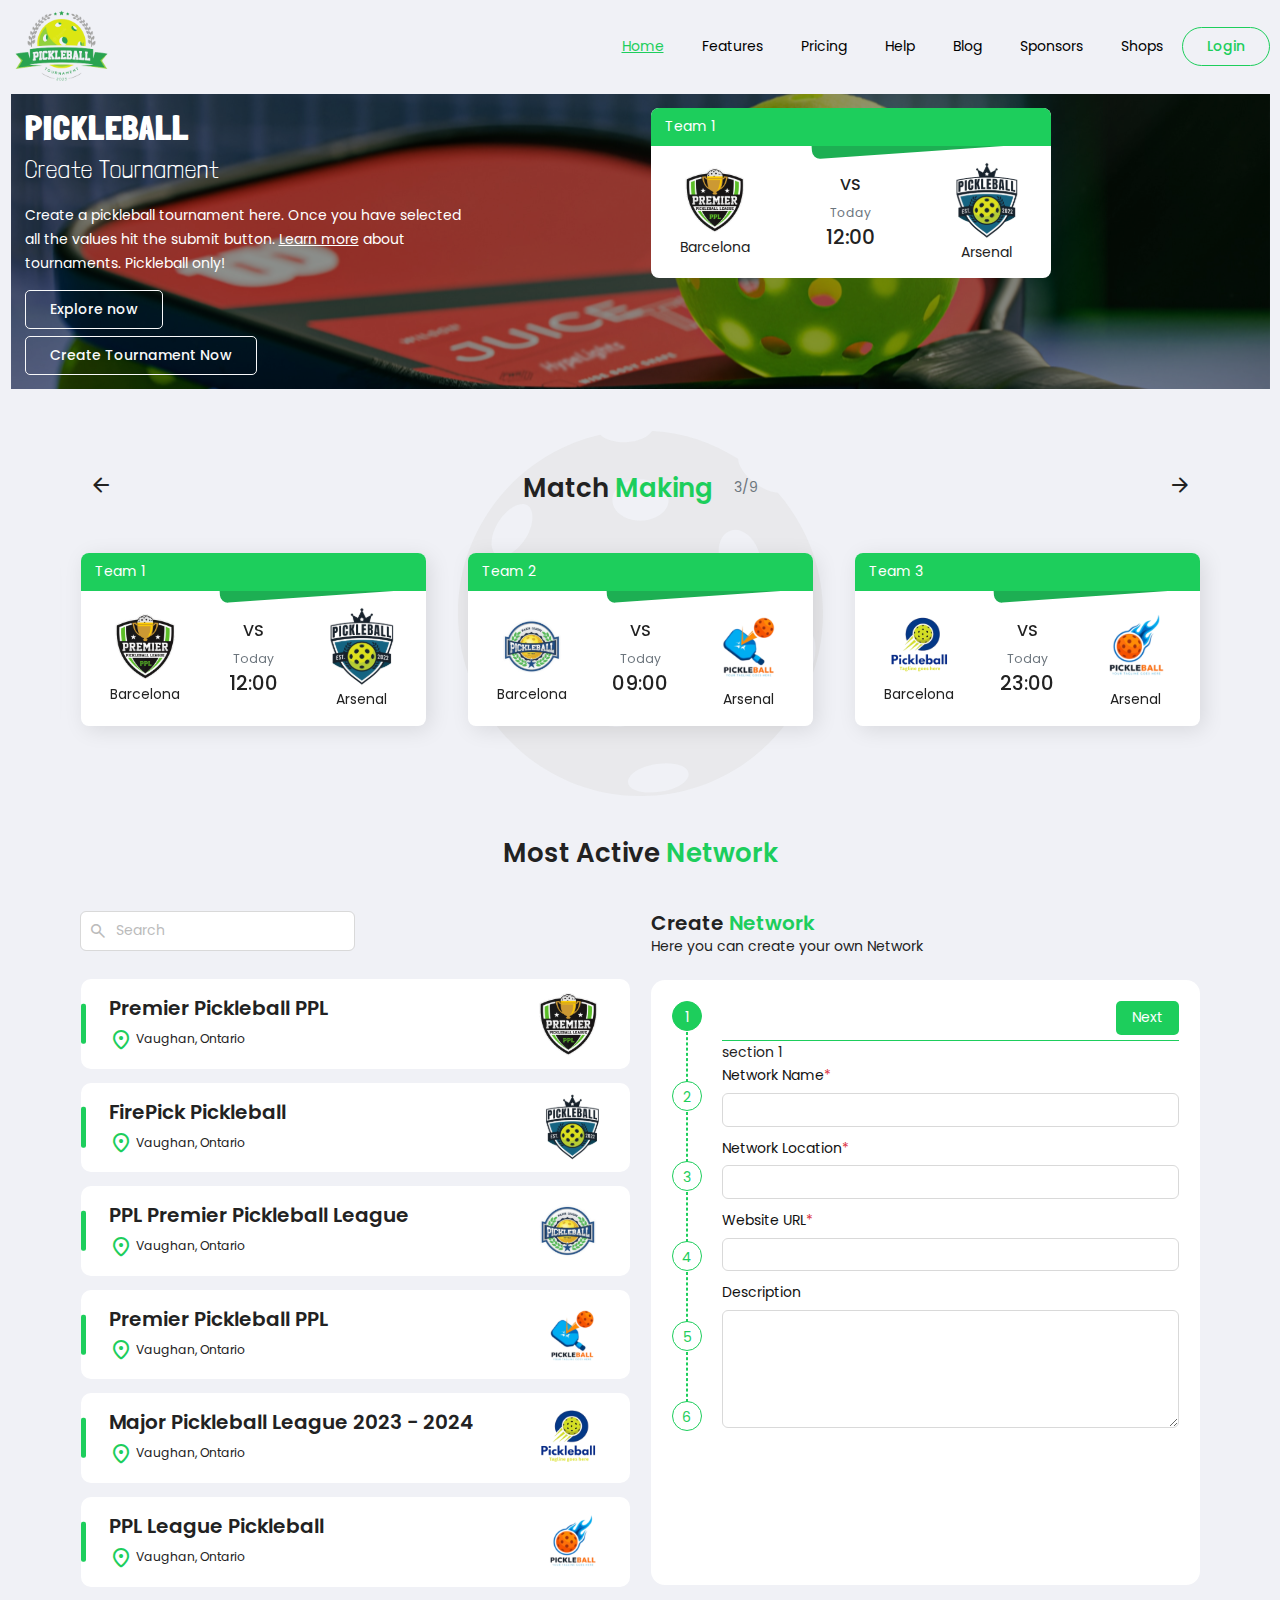
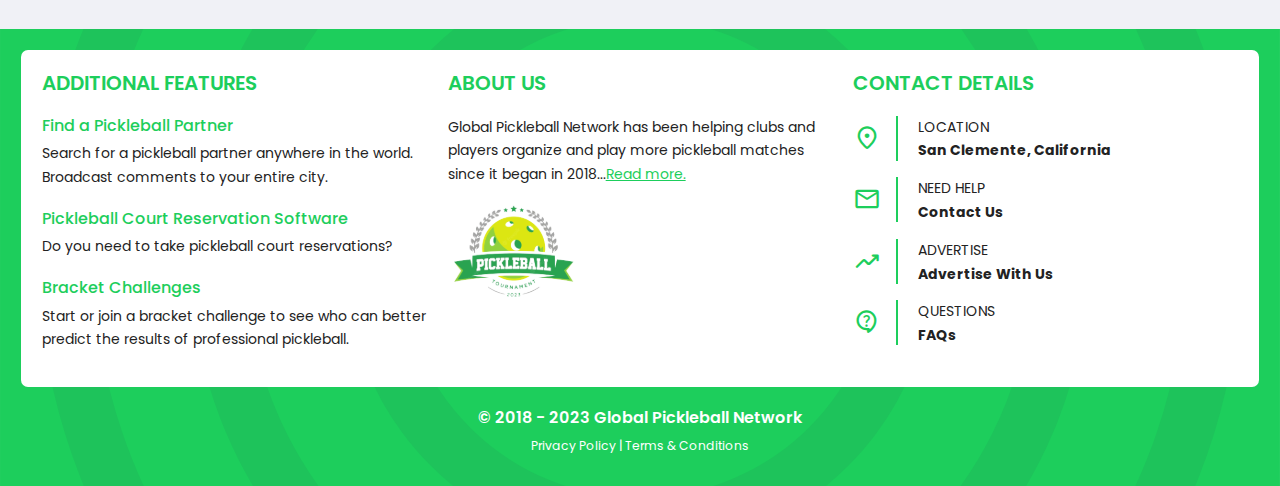
==== create-tournament.html @ dc688bc8 "pages updation" ====
<!DOCTYPE html>
<html>
<head>
	<meta charset="utf-8">
    <meta name="viewport" content="width=device-width, initial-scale=1, shrink-to-fit=no">
	<title>Create Tournament | Pickleball</title>
	<link rel="shortcut icon" href="./img/favicon.webp" type="image/x-icon">
	<link rel="stylesheet" type="text/css" href="./css/bootstrap.5.2.min.css">
	<link rel="preconnect" href="https://fonts.googleapis.com">
	<link rel="preconnect" href="https://fonts.gstatic.com" crossorigin>
	<link href="https://fonts.googleapis.com/css2?family=Londrina+Solid:wght@100;300;400;900&family=Poppins:wght@100;200;300;400;500;600;700;800;900&display=swap" rel="stylesheet">
	<link rel="stylesheet" href="https://fonts.googleapis.com/css2?family=Material+Symbols+Rounded:opsz,wght,FILL,GRAD@24,300,0,0" />
	<link rel="stylesheet" type="text/css" href="css/slick-theme.css">
	<link rel="stylesheet" type="text/css" href="css/slick.css">

	<link rel="stylesheet" type="text/css" href="css/style.css">
	<link rel="stylesheet" type="text/css" href="css/custom.css">
</head>
<body>


<header>
	<div class="container-fluid">
		<div class="header-section d-flex py-2 align-center justify-between">
			<div class="head-logo mx-auto ms-md-0 me-md-auto order-2 order-md-1">
				<a href="./" class="d-inline-block">
					<img src="./img/pickleball-logo.svg" alt="logo" width="100">
				</a>
			</div>
			<nav class="head-nav order-1 order-md-2">
				<button type="button" class="icon-btn mob-menu d-md-none" id="navMenu">
					<img src="./img/icons/menu.svg" alt="menu">
				</button>
				<div id="navSection" class="nav-section">
					<button type="button" class="icon-btn mob-close d-md-none close-btn" id="navClose">
						<img src="./img/icons/close.svg" alt="menu">
					</button>
					<ul type="none" class="d-flex flex-column flex-md-row align-center">
						<li><a href="./" class="menu-link active">Home</a></li>
						<li><a href="#" class="menu-link">Features</a></li>
						<li><a href="#" class="menu-link">Pricing</a></li>
						<li><a href="#" class="menu-link">Help</a></li>
						<li><a href="#" class="menu-link">Blog</a></li>
						<li><a href="#" class="menu-link">Sponsors</a></li>
						<li><a href="#" class="menu-link">Shops</a></li>
					</ul>
				</div>
			</nav>
			<a href="./login.html" class="btn btn-outline-primary login-btn order-3"> Login </a>
		</div>
	</div>
</header>

<main>

<section class="hero-section">
	<div class="container-fluid">
		<div class="tournament-banner">
			<div class="inner-banner">
				<div class="row">
					<div class="col-md-6">
						<div class="banner-content text-white">
							<h1 class="lonsol-900 mb-0">PICKLEBALL</h1>
							<label class="lonsol-100 fs-3">Create Tournament</label>
							<p class="my-3 w-75">Create a pickleball tournament here. Once you have selected all the values hit the submit button. <a href="#" class="text-white"> Learn more </a> about tournaments. Pickleball only!</p>
							<a href="./" class="btn btn-outline-light action-btn">Explore now</a><br>
							<a href="./" class="btn btn-outline-light action-btn mt-2">Create Tournament Now</a>
						</div>
					</div>
					<div class="col-md-6">
						<div class="banner-card">
							
								<div class="card border-0">
									<div class="card-header">Team 1</div>
									<div class="card-body text-center d-flex align-center justify-between">
										<div class="left-team">
											<img src="./img/team-making/team-1-1.svg" alt="teams">
											<p class="card-text">Barcelona</p>
										</div>
										<div class="datetime">
											<h6>VS</h6>
											<small class="text-muted">Today</small>
											<h5 class="mb-0">12:00</h5>
										</div>
										<div class="right-team">
											<img src="./img/team-making/team-1-2.svg" alt="teams">
											<p class="card-text">Arsenal</p>
										</div>
									</div>
								</div>

						</div>
					</div>
				</div>
			</div>
		</div>
	</div>
</section>

<section class="machmake-section my-5 py-5">
	<div class="container">
		<div class="team-title d-flex justify-center align-center">
			<h3 class="title">Match <span class="text-primary">Making</span></h3>
			<span class="teams-conter text-muted ms-4">3/9</span>
		</div>

		
		<div class="slider-section mt-4">
			<section class="single-item slider" id="matchMakingSlider">
				<div class="slider-content">
					<div class="card border-0">
						<div class="card-header">Team 1</div>
						<div class="card-body text-center d-flex align-center justify-between">
							<div class="left-team">
								<img src="./img/team-making/team-1-1.svg" alt="teams">
								<p class="card-text">Barcelona</p>
							</div>
							<div class="datetime">
								<h6>VS</h6>
								<small class="text-muted">Today</small>
								<h5 class="mb-0">12:00</h5>
							</div>
							<div class="right-team">
								<img src="./img/team-making/team-1-2.svg" alt="teams">
								<p class="card-text">Arsenal</p>
							</div>
						</div>
					</div>
				</div>
				<div class="slider-content">
					<div class="card border-0">
						<div class="card-header">Team 2</div>
						<div class="card-body text-center d-flex align-center justify-between">
							<div class="left-team">
								<img src="./img/team-making/team-2-1.svg" alt="teams">
								<p class="card-text">Barcelona</p>
							</div>
							<div class="datetime">
								<h6>VS</h6>
								<small class="text-muted">Today</small>
								<h5 class="mb-0">09:00</h5>
							</div>
							<div class="right-team">
								<img src="./img/team-making/team-2-2.svg" alt="teams">
								<p class="card-text">Arsenal</p>
							</div>
						</div>
					</div>
				</div>
				<div class="slider-content">
					<div class="card border-0">
						<div class="card-header">Team 3</div>
						<div class="card-body text-center d-flex align-center justify-between">
							<div class="left-team">
								<img src="./img/team-making/team-3-1.svg" alt="teams">
								<p class="card-text">Barcelona</p>
							</div>
							<div class="datetime">
								<h6>VS</h6>
								<small class="text-muted">Today</small>
								<h5 class="mb-0">23:00</h5>
							</div>
							<div class="right-team">
								<img src="./img/team-making/team-3-2.svg" alt="teams">
								<p class="card-text">Arsenal</p>
							</div>
						</div>
					</div>
				</div>
				<div class="slider-content">
					<div class="card border-0">
						<div class="card-header">Team 4</div>
						<div class="card-body text-center d-flex align-center justify-between">
							<div class="left-team">
								<img src="./img/team-making/team-1-1.svg" alt="teams">
								<p class="card-text">Barcelona</p>
							</div>
							<div class="datetime">
								<h6>VS</h6>
								<small class="text-muted">Sunday</small>
								<h5 class="mb-0">23:00</h5>
							</div>
							<div class="right-team">
								<img src="./img/team-making/team-2-1.svg" alt="teams">
								<p class="card-text">Arsenal</p>
							</div>
						</div>
					</div>
				</div>
				<div class="slider-content">
					<div class="card border-0">
						<div class="card-header">Team 5</div>
						<div class="card-body text-center d-flex align-center justify-between">
							<div class="left-team">
								<img src="./img/team-making/team-3-1.svg" alt="teams">
								<p class="card-text">Barcelona</p>
							</div>
							<div class="datetime">
								<h6>VS</h6>
								<small class="text-muted">Monday</small>
								<h5 class="mb-0">22:00</h5>
							</div>
							<div class="right-team">
								<img src="./img/team-making/team-1-2.svg" alt="teams">
								<p class="card-text">Arsenal</p>
							</div>
						</div>
					</div>
				</div>
				<div class="slider-content">
					<div class="card border-0">
						<div class="card-header">Team 6</div>
						<div class="card-body text-center d-flex align-center justify-between">
							<div class="left-team">
								<img src="./img/team-making/team-1-2.svg" alt="teams">
								<p class="card-text">Barcelona</p>
							</div>
							<div class="datetime">
								<h6>VS</h6>
								<small class="text-muted">Tuesday</small>
								<h5 class="mb-0">18:00</h5>
							</div>
							<div class="right-team">
								<img src="./img/team-making/team-2-2.svg" alt="teams">
								<p class="card-text">Arsenal</p>
							</div>
						</div>
					</div>
				</div>
			</section>
		</div>
	</div>
</section>

<section class="wizard-section pb-5">
	<div class="container">
		
		<h3 class="title text-center">Most Active <span class="text-primary"> Network</span></h3>

		<div class="row mt-5">
			<div class="col-md-6">
				<div class="search-box">
					<div class="input-group custom-style w-100 w-md-50">
						<span class="material-symbols-rounded input-group-text">search</span>
						<input type="text" class="form-control" id="searchlist" placeholder="Search">
					</div>
					<div class="team-list pt-3">
						<ul>
							<li class="d-flex align-center">
								<div class="team-details me-auto flex-grow-1">
									<h5 class="fw-600">Premier Pickleball PPL</h5>
									<small><span class="material-symbols-rounded text-primary">location_on</span> Vaughan, Ontario</small>
								</div>
								<img src="./img/team-making/team-1-1.svg" alt="team" height="70">
							</li>
							<li class="d-flex align-center">
								<div class="team-details me-auto flex-grow-1">
									<h5 class="fw-600">FirePick Pickleball </h5>
									<small><span class="material-symbols-rounded text-primary">location_on</span> Vaughan, Ontario</small>
								</div>
								<img src="./img/team-making/team-1-2.svg" alt="team" height="70">
							</li>
							<li class="d-flex align-center">
								<div class="team-details me-auto flex-grow-1">
									<h5 class="fw-600">PPL Premier Pickleball League</h5>
									<small><span class="material-symbols-rounded text-primary">location_on</span> Vaughan, Ontario</small>
								</div>
								<img src="./img/team-making/team-2-1.svg" alt="team" height="70">
							</li>
							<li class="d-flex align-center">
								<div class="team-details me-auto flex-grow-1">
									<h5 class="fw-600">Premier Pickleball PPL</h5>
									<small><span class="material-symbols-rounded text-primary">location_on</span> Vaughan, Ontario</small>
								</div>
								<img src="./img/team-making/team-2-2.svg" alt="team" height="70">
							</li>
							<li class="d-flex align-center">
								<div class="team-details me-auto flex-grow-1">
									<h5 class="fw-600">Major Pickleball League 2023 - 2024</h5>
									<small><span class="material-symbols-rounded text-primary">location_on</span> Vaughan, Ontario</small>
								</div>
								<img src="./img/team-making/team-3-1.svg" alt="team" height="70">
							</li>
							<li class="d-flex align-center">
								<div class="team-details me-auto flex-grow-1">
									<h5 class="fw-600">PPL League Pickleball</h5>
									<small><span class="material-symbols-rounded text-primary">location_on</span> Vaughan, Ontario</small>
								</div>
								<img src="./img/team-making/team-3-2.svg" alt="team" height="70">
							</li>
						</ul>
					</div>
				</div>
			</div>
			<div class="col-md-6">
				<div class="network-wizard">
					<div class="netwrk-dtls">
						<h5 class="title">Create <span class="text-primary">Network</span></h5>
						<p>Here you can create your own Network</p>
					</div>

					
					<!-- wizard area -->


		<div class="wrapper mt-4 bg-white rounded-4 p-4">
            <form action="" id="wizard">
                <h3></h3>
                <section>
					section 1
					<div class="form-group">
						<label for="wizNetName">Network Name<span class="text-danger">*</span></label>
						<input type="text" class="form-control" id="wizNetName" />
					</div>
					<div class="form-group">
						<label for="wizNetLoc">Network Location<span class="text-danger">*</span></label>
						<input type="text" class="form-control" id="wizNetLoc" />
					</div>
					<div class="form-group">
						<label for="wizNeburl">Website URL<span class="text-danger">*</span></label>
						<input type="text" class="form-control" id="wizNeburl" />
					</div>
					<div class="form-group">
						<label for="wizardDesc">Description</label>
						<textarea name="desc" id="wizardDesc" class="form-control" rows="5"></textarea>
					</div>
				</section>
                <h3></h3>
                <section>
					section 2
					<div class="form-group">
						<label for="wizNetName">Network Name<span class="text-danger">*</span></label>
						<input type="text" class="form-control" id="wizNetName" />
					</div>
					<div class="form-group">
						<label for="wizNetLoc">Network Location<span class="text-danger">*</span></label>
						<input type="text" class="form-control" id="wizNetLoc" />
					</div>
					<div class="form-group">
						<label for="wizNeburl">Website URL<span class="text-danger">*</span></label>
						<input type="text" class="form-control" id="wizNeburl" />
					</div>
					<div class="form-group">
						<label for="wizardDesc">Description</label>
						<textarea name="desc" id="wizardDesc" class="form-control" rows="5"></textarea>
					</div>
				</section>
                <h3></h3>
                <section>
					section 3
					<div class="form-group">
						<label for="wizNetName">Network Name<span class="text-danger">*</span></label>
						<input type="text" class="form-control" id="wizNetName" />
					</div>
					<div class="form-group">
						<label for="wizNetLoc">Network Location<span class="text-danger">*</span></label>
						<input type="text" class="form-control" id="wizNetLoc" />
					</div>
					<div class="form-group">
						<label for="wizNeburl">Website URL<span class="text-danger">*</span></label>
						<input type="text" class="form-control" id="wizNeburl" />
					</div>
					<div class="form-group">
						<label for="wizardDesc">Description</label>
						<textarea name="desc" id="wizardDesc" class="form-control" rows="5"></textarea>
					</div>
				</section>
                <h3></h3>
                <section>
					section 4
					<div class="form-group">
						<label for="wizNetName">Network Name<span class="text-danger">*</span></label>
						<input type="text" class="form-control" id="wizNetName" />
					</div>
					<div class="form-group">
						<label for="wizNetLoc">Network Location<span class="text-danger">*</span></label>
						<input type="text" class="form-control" id="wizNetLoc" />
					</div>
					<div class="form-group">
						<label for="wizNeburl">Website URL<span class="text-danger">*</span></label>
						<input type="text" class="form-control" id="wizNeburl" />
					</div>
					<div class="form-group">
						<label for="wizardDesc">Description</label>
						<textarea name="desc" id="wizardDesc" class="form-control" rows="5"></textarea>
					</div>
				</section>
                <h3></h3>
                <section>
					section 5
					<div class="form-group">
						<label for="wizNetName">Network Name<span class="text-danger">*</span></label>
						<input type="text" class="form-control" id="wizNetName" />
					</div>
					<div class="form-group">
						<label for="wizNetLoc">Network Location<span class="text-danger">*</span></label>
						<input type="text" class="form-control" id="wizNetLoc" />
					</div>
					<div class="form-group">
						<label for="wizNeburl">Website URL<span class="text-danger">*</span></label>
						<input type="text" class="form-control" id="wizNeburl" />
					</div>
					<div class="form-group">
						<label for="wizardDesc">Description</label>
						<textarea name="desc" id="wizardDesc" class="form-control" rows="5"></textarea>
					</div>
				</section>
                <h3></h3>
                <section>
					section 6
					<div class="form-group">
						<label for="wizNetName">Network Name<span class="text-danger">*</span></label>
						<input type="text" class="form-control" id="wizNetName" />
					</div>
					<div class="form-group">
						<label for="wizNetLoc">Network Location<span class="text-danger">*</span></label>
						<input type="text" class="form-control" id="wizNetLoc" />
					</div>
					<div class="form-group">
						<label for="wizNeburl">Website URL<span class="text-danger">*</span></label>
						<input type="text" class="form-control" id="wizNeburl" />
					</div>
					<div class="form-group">
						<label for="wizardDesc">Description</label>
						<textarea name="desc" id="wizardDesc" class="form-control" rows="5"></textarea>
					</div>
				</section>
            </form>
		</div>




					<!--  -->
					
				</div>
			</div>
		</div>
	</div>
</section>

</main>

<footer>
	<div class="footer-content p-4 bg-white rounded-3 m-2">
		<div class="row">
			<div class="col-md-4">
				<h5 class="foot-titile">Additional Features</h5>
				<h6 class="foot-subtitile">Find a Pickleball Partner</h6>
				<p>Search for a pickleball partner anywhere in the world. Broadcast comments to your entire city.</p>
				<h6 class="foot-subtitile">Pickleball Court Reservation Software</h6>
				<p>Do you need to take pickleball court reservations?</p>
				<h6 class="foot-subtitile">Bracket Challenges</h6>
				<p>Start or join a bracket challenge to see who can better predict the results of professional pickleball.</p>
			</div>
			<div class="col-md-4">
				<h5 class="foot-titile">About Us</h5>
				<p>Global Pickleball Network has been helping clubs and players organize and play more pickleball matches since it began in 2018...<a href="./" class="text-primary"> Read more.</a> </p>
				<a href="./"><img src="./img/pickleball-logo.svg" width="130" alt="logo" /></a>
			</div>
			<div class="col-md-4">
				<h5 class="foot-titile">CONTACT Details</h5>
				<ul class="web-address">
					<li>
						<span class="material-symbols-rounded"> location_on </span>
						<div class="foot-details">
							<p>LOCATION</p>
							<strong>San Clemente, California</strong>
						</div>
					</li>
					<li>
						<span class="material-symbols-rounded"> mail </span>
						<div class="foot-details">
							<p>NEED HELP</p>
							<strong>Contact Us</strong>
						</div>
					</li>
					<li>
						<span class="material-symbols-rounded"> trending_up </span>
						<div class="foot-details">
							<p>ADVERTISE</p>
							<strong>Advertise With Us</strong>
						</div>
					</li>
					<li>
						<span class="material-symbols-rounded"> contact_support </span>
						<div class="foot-details">
							<p>QUESTIONS</p>
							<strong>FAQs</strong>
						</div>
					</li>
				</ul>
			</div>
		</div>
	</div>
	<div class="copyright-area text-center p-3 text-white">
		<h6 class="fw-600">© 2018 - 2023 Global Pickleball Network</h6>
		<small>Privacy Policy | Terms & Conditions</small>
	</div>
</footer>

<script src="./js/jquery-2.2.0.min.js"></script>
<script src="./js/bootstrap.bundle.min.js"></script>
<script src="./js/slick.min.js"></script>
<script src="./js/jquery.steps.js"></script>
<script src="./js/custom.js"></script>


</body>
</html>
---- css/style.css ----
:root{
    --primary: #1DCE5C;
    --bs-primary: #1DCE5C;
    --bs-primary-rgb: 29, 206, 92;
}


.lonsol-100{font-weight: 100; font-family: 'Londrina Solid', 'cursive';letter-spacing: 1px;}
.lonsol-300{font-weight: 300; font-family: 'Londrina Solid', 'cursive';letter-spacing: 1px;}
.lonsol-400{font-weight: 400; font-family: 'Londrina Solid', 'cursive';letter-spacing: 1px;}
.lonsol-900{font-weight: 900; font-family: 'Londrina Solid', 'cursive';letter-spacing: 1px;}

.fw-100{ font-weight: 100;}
.fw-200{ font-weight: 200;}
.fw-300{ font-weight: 300;}
.fw-400{ font-weight: 400;}
.fw-500{ font-weight: 500;}
.fw-600{ font-weight: 600;}
.fw-700{ font-weight: 700;}
.fw-800{ font-weight: 800;}
.fw-900{ font-weight: 900;}

::selection{
    background-color: var(--primary);
    color: #fff;
}

.title{
    font-weight: 600;
    margin-bottom: 0;
}
.form-control{
    border-color: #D9D9D9;
    border-radius: 6px;
}
.form-control::placeholder{
    color: #bbb;
}
.form-control:focus{
    border-color: var(--primary);
    box-shadow: none;
}
.custom-style.input-group{
    --height: 40px;
    --padding: 35px;
}
.custom-style.input-group .input-group-text{
    background: none;
    border: 0;
    position: absolute;
    top: 50%;
    left: 0;
    z-index: 1;
    transform: translateY(-50%);
    padding: 0px;
    font-size: 20px;
    text-align: center;
    color: #bbb;
    width: var(--padding);
}

.custom-style.input-group .form-control{
    background-color: #fff;
    height: var(--height);
    border-radius: 6px !important;
    padding-left: var(--padding);
    z-index: 0;
}
.material-symbols-rounded{
    vertical-align: middle;
}

body, html{
    /* font-family: 'Londrina Solid', 'cursive'; */
    font-family: 'Poppins', sans-serif; 
    padding: 0px;
    margin: 0px;
    line-height: 1.7;
    font-size:14px;
    color:#222; 
    scroll-behavior: smooth; 
    background: #F0F1F6;
}

a{
    display: inline-block;
    transition: all ease-in-out 0.3s;
}

h1{font-size: 34px;} 
/* font-weight: 800; */
h2{font-size: 30px;} 
/* font-weight: 700; */
h3{font-size: 26px;} 
/* font-weight: 600; */
h4{font-size: 24px;} 
/* font-weight: 600; */
h5{font-size: 20px;} 
/* font-weight: 500; */
h6{font-size: 16px;} 
/* font-weight: 400; */

.clear-all{
    clear:both;
    height:0px;
    width:100%;
    text-indent:-100000px;
    padding: 0px; 
    margin: 0px;
}
img{ 
    max-width: 100%; 
    vertical-align: middle;
}
ul{ 
    list-style-type: none; 
    margin: 0;
    padding: 0;
}


/* bootstrap */
.align-start{
    align-items: flex-start;
}
.align-center{
    align-items: center;
}
.align-end{
    align-items: flex-end;
}
.justify-start{
    justify-content: flex-start;
}
.justify-center{
    justify-content: center;
}
.justify-end{
    justify-content: flex-end;
}
.justify-between{
    justify-content: space-between;
}

.form-check-input:focus{
    border-color: #8af6b0;
    box-shadow: 0 0 0 0.25rem rgb(17 226 95 / 17%);
}
.form-check-input:checked {
    background-color: var(--primary);
    border-color: var(--primary);
}

.no-afbef::after, .no-afbef::before{
    display: none;
    content: '';
}

.btn.btn-sm:not(.no-style){
    padding: 5px 15px;
    font-size: 13px;
}
.btn:not(.no-style){
    padding: 8px 24px;
    font-weight: 500;
    border-radius: 50px;
    transition: all ease-in-out .1s;
}
.btn.action-btn{
    border-radius: 5px;
}

.btn:active{
    transform: scale(0.96);
}

.progress-bar{
    --bs-progress-bar-bg: var(--primary);
}

.btn-outline-primary{
    --bs-btn-color: var(--primary);
    --bs-btn-border-color: var(--primary);
    --bs-btn-hover-bg: var(--primary);
    --bs-btn-hover-border-color: var(--primary);
    --bs-btn-active-bg: var(--primary);
    --bs-btn-active-border-color: var(--primary);
    --bs-btn-disabled-color: var(--primary);
    --bs-btn-disabled-border-color: var(--primary);
}

.btn-primary{
    --bs-btn-bg: var(--primary);
    --bs-btn-border-color: var(--primary);
    --bs-btn-hover-bg: var(--primary);
    --bs-btn-hover-border-color: var(--primary);
    --bs-btn-active-bg: var(--primary);
    --bs-btn-active-border-color: var(--primary);
    --bs-btn-disabled-bg: var(--primary);
    --bs-btn-disabled-border-color: var(--primary);
}

.icon-btn{
    border: 0;
    padding: 5px;
    background: none;
}

.close-btn{
    position: absolute;
    top: 8px;
    right: 8px;
}



/* slick slider */
.slick-prev:before, .slick-next:before{
    display: none;
}
.slick-prev, .slick-next{
    --size: 40px;
    width: var(--size);
    height: var(--size);
    text-align: center;
    font-size: 20px;
    z-index: 5;
    border-radius: 50px;
    color: #222 !important;
}
.slick-prev:hover, .slick-next:hover{
    background-color: #fff4;
}












@media (max-width: 991px) {

}


@media (min-width: 768px) {
    .w-md-100{
        width: 100% !important;
    }
    .w-md-50{
        width: 50% !important;
    }
}
---- css/custom.css ----
/*header*/

header nav a{
	color: #000;
	text-decoration: none;
	padding: 1rem;
    margin-inline: 5px;
}
header nav a:hover, header nav a.active{
	color: var(--primary);
	text-decoration: underline;
}

/*end header*/

/* login form */
.login-form{
	background-color: #fff;
	border-radius: 10px;
	border: 1px solid #fff;
	overflow: hidden;
}
.form-group{
	margin-bottom: 10px;
}
.form-group label{
	color: #111;
	margin-bottom: 5px;
}
.login-section h1, .register-section h1{
	font-size: 45px;
}


/* end */


/* home-banner */
.home-banner {
	background: url('../img/banner-bg.svg');
    background-size: cover;
    border-radius: 20px;
    background-repeat: no-repeat;
    background-position: center;
	padding: 2rem;
}
.home-banner .inner-banner{
	padding: 2rem;
    border: 1px solid #fff9;
    border-radius: 15px;
    background-color: #ffffff17;
    backdrop-filter: blur(6px);
	height: 100%;
    display: flex;
    flex-direction: column;
    justify-content: center;
}


.slider-image{
	margin-right: 2rem;
	text-align: left;
	position: relative;
	overflow: hidden;
	border-radius: 20px;
}
.slider-image a{
	background-color: #0004;
	padding: 10px;
	color: #fff;
	position: absolute;
	bottom: 0;
	left: 0;
	text-decoration: none;
	width: 100%;
}
.slider-image a:hover{
	background-color: #0006;
	text-decoration: underline;
}

#bannerSlider .slick-list{
	width: 90%;
}

#bannerSlider .slick-prev, #bannerSlider .slick-next{
	border: 1px solid #fff;
    color: #fff !important;
}

#bannerSlider .slick-next{
    right: 0;
}

.slick-slide img{
	width: 100%;
	max-height: 300px;
    object-fit: cover;
    object-position: center;
}



#matchMakingSlider .slick-track{
	padding-block: 2rem;
}

#matchMakingSlider .slick-prev{
	left: 0;
}

#matchMakingSlider .slick-next{
	right: 0;
}

#matchMakingSlider .slick-prev, #matchMakingSlider .slick-next{
	top: -40px;
}
#matchMakingSlider .card{
	box-shadow: 4px 4px 21px 0px rgba(0, 0, 0, 0.10);
}

.banner-card .card{
	max-width: 400px;
}

#matchMakingSlider .card .card-header, .banner-card .card .card-header{
	background-color: var(--primary);
	color: #fff;
	border: 0;
	z-index: 1;
}
#matchMakingSlider .card .card-body, .banner-card .card .card-body{
	padding: 1rem;
}
#matchMakingSlider .card .card-body :is(.left-team, .right-team), .banner-card .card .card-body :is(.left-team, .right-team){
	width: 100px;
}

#matchMakingSlider .card .card-body img, .banner-card .card .card-body img{
	max-width: 70px;
	margin: auto;
}

#matchMakingSlider .card, .banner-card .card{
	border-radius: 8px;
	position: relative;
	overflow: hidden;
}
#matchMakingSlider .card:after, .banner-card .card:after{
	width: 60%;
    height: 35px;
    border-radius: 8px;
    content: '';
    clear: both;
    display: block;
    background-color: #1DAF53;
    position: absolute;
    top: 8px;
    right: 0px;
    transform: rotate(-4deg);
    z-index: 0;
}


#matchMakingSlider .slick-list{
	--rem: 1.5rem;
	width: calc(100% + (var(--rem) * 2));
	margin-left: calc(-1 * var(--rem));
	/* margin: auto; */
}
#matchMakingSlider .slider-content{
	margin-inline: var(--rem);
}



.machmake-section {
	background: url('../img/match-macking-bg.svg');
    background-repeat: no-repeat;
    background-position: center;
	background-size: contain;
}

.team-list ul li{
	background-color: #fff;
	border-radius: 10px;
	position: relative;
	padding: 0.7rem 2rem;
	margin-top: 1rem;
}
.team-list ul li::before{
	position: absolute;
	left: 0;
	top: 50%;
	transform: translateY(-50%);
	background-color: var(--primary);
	height: 45%;
	width: 5px;
	border-radius: 2px;
	content: '';
	clear: both;
}


/* wizard */

/* wizard end */



.tournament-banner{
	background: url('../img/tournament-bg.svg') no-repeat center/cover;
	padding: 1rem;
}



footer {
	background: url('../img/footer-bg.svg');
    background-size: cover;
    background-repeat: no-repeat;
    background-position: center;
	padding: 1rem;
}
footer .foot-titile{
	text-transform: uppercase;
	color: var(--primary);
	font-weight: 600;
	margin-bottom: 1.5rem;
}

footer .foot-subtitile{
	margin-top: 1.4rem;
	color: var(--primary);
}

.web-address li{
	display: flex;
	padding-bottom: 1rem;
}

.web-address li p{
	margin-bottom: 0;
}

.web-address li .material-symbols-rounded{
	--size: 45px;
	width: var(--size);
	height: var(--size);
	line-height: var(--size);
	/* text-align: center; */
	border-right: 2px solid var(--primary);
	color: var(--primary);
	font-size: 2rem;
	margin-right: 20px;
}



/* wizard */

.wizard {
	position: relative; 
	display: flex;
    flex-wrap: wrap;
	--wsize: 50px;
}
  
.wizard > .steps {
    writing-mode: vertical-lr;
	position: absolute;
}
  
.wizard > .steps .current-info{
	display: none; 
}
  
.wizard > .steps ul {
	display: flex;
	justify-content: center; 
}
  
.wizard > .steps li a {
	display: inline-block;
    width: 30px;
    line-height: 30px;
    height: 30px;
    border-radius: 50%;
    text-decoration: none;
    margin-top: var(--wsize);
    border: 1px solid var(--primary);
    color: var(--primary);
    text-align: center;
    position: relative;
    writing-mode: horizontal-tb;
}
.wizard > .steps li a:before, .wizard > .steps li a:after {
	content: "";
	--size: 2px;
	width: var(--size);
	height: var(--wsize);
	background: none;
	border: 1px dashed var(--primary);
	position: absolute;
	left: calc(50% - (var(--size) / 2));
	top: calc(-1 * var(--wsize)); 
	transition: all 0.6s ease;
}

.wizard > .steps li a:after { 
	background: var(--primary);
	height: 0;
	border: 0;
}

.wizard > .steps li.checked a:after {
	  height: var(--wsize);
}
.wizard > .steps li.checked a, .wizard > .steps li.first a {
	background: var(--primary);
	color: #fff; 
}
.wizard > .steps li:first-child a {
	margin-top: 0; 
}

.wizard > .steps li:first-child a:before, .wizard > .steps li:first-child a:after, #wizard .actions .disabled{
	display: none; 
}

#wizard > .actions {
	flex-basis: 100%;
}

#wizard > .actions ul{
	display: flex;
	justify-content: right;
	border-bottom: 1px solid var(--primary);
	padding-bottom: 5px;
}
#wizard > .actions ul li a{
	border-radius: 5px;
    background: var(--primary);
    color: #fff;
    padding: 5px 16px;
    text-decoration: none;
    margin-left: 10px;
}

#wizard > .content, #wizard > .actions  {
	padding-left: var(--wsize);
}

#wizard > .content  {
	order: 1;
	flex-grow: 1;
}
  
.network-wizard{
	height: 100%;
}
.network-wizard .wrapper {
	height: calc(100% - 70px);
}


/* end wizard */



/* search-group */
.search-group{
	padding: 10px 20px;
    background: #fff;
    border-radius: 50px;
}

.search-group .btn-group button.blr {
    border-radius: 50px 0px 0px 50px;
}
.search-group .btn-group button.brr {
    border-radius: 00px 50px 50px 0px;
}

.search-group:has(> #searchPlayers:focus){
	box-shadow: 4px 4px 20px 0px #00000026;
}

.player-cards .player-img img{
	object-fit: cover;
    object-position: center;
}
.player-cards .player-details p{
	font-size: 12px;
	font-weight: 500;
	margin-bottom: 10px;
}


.history-section{
	background: url('../img/history-bg.svg');
	background-size: cover;
	background-repeat: no-repeat;
	background-position: center;
	padding: 4rem;
}

/* Responsive */

@media (max-width: 991px) {
	header nav a {
		padding-inline: 10px;
	}
	
	.history-section{
		padding: 3rem;
	}
	.login-section h1, .register-section h1{
		font-size: 38px;
	}
	.home-banner, .home-banner .inner-banner{
		padding: 1rem;
	}
}


@media (max-width: 767px) {
	header nav a {
		display: block;
	}
	.nav-section {
		position: fixed;
		left: -100%;
		top: 0;
		width: min(400px, 100%);
		padding: 2rem 1rem;
		transition: all ease-in-out 0.3s;    
		background: #fff;
		z-index: 9;
		height: 100dvh;
		overflow: auto;
	}
	.nav-section ul{
		flex-wrap: wrap;
	}
	.nav-section ul li{
		display: block;
		width: 100%;
		font-size: 1.2rem;
	}
	.nav-section.active{
		left: 0;
	}
	
	.history-section{
		padding: 1rem;
	}
}
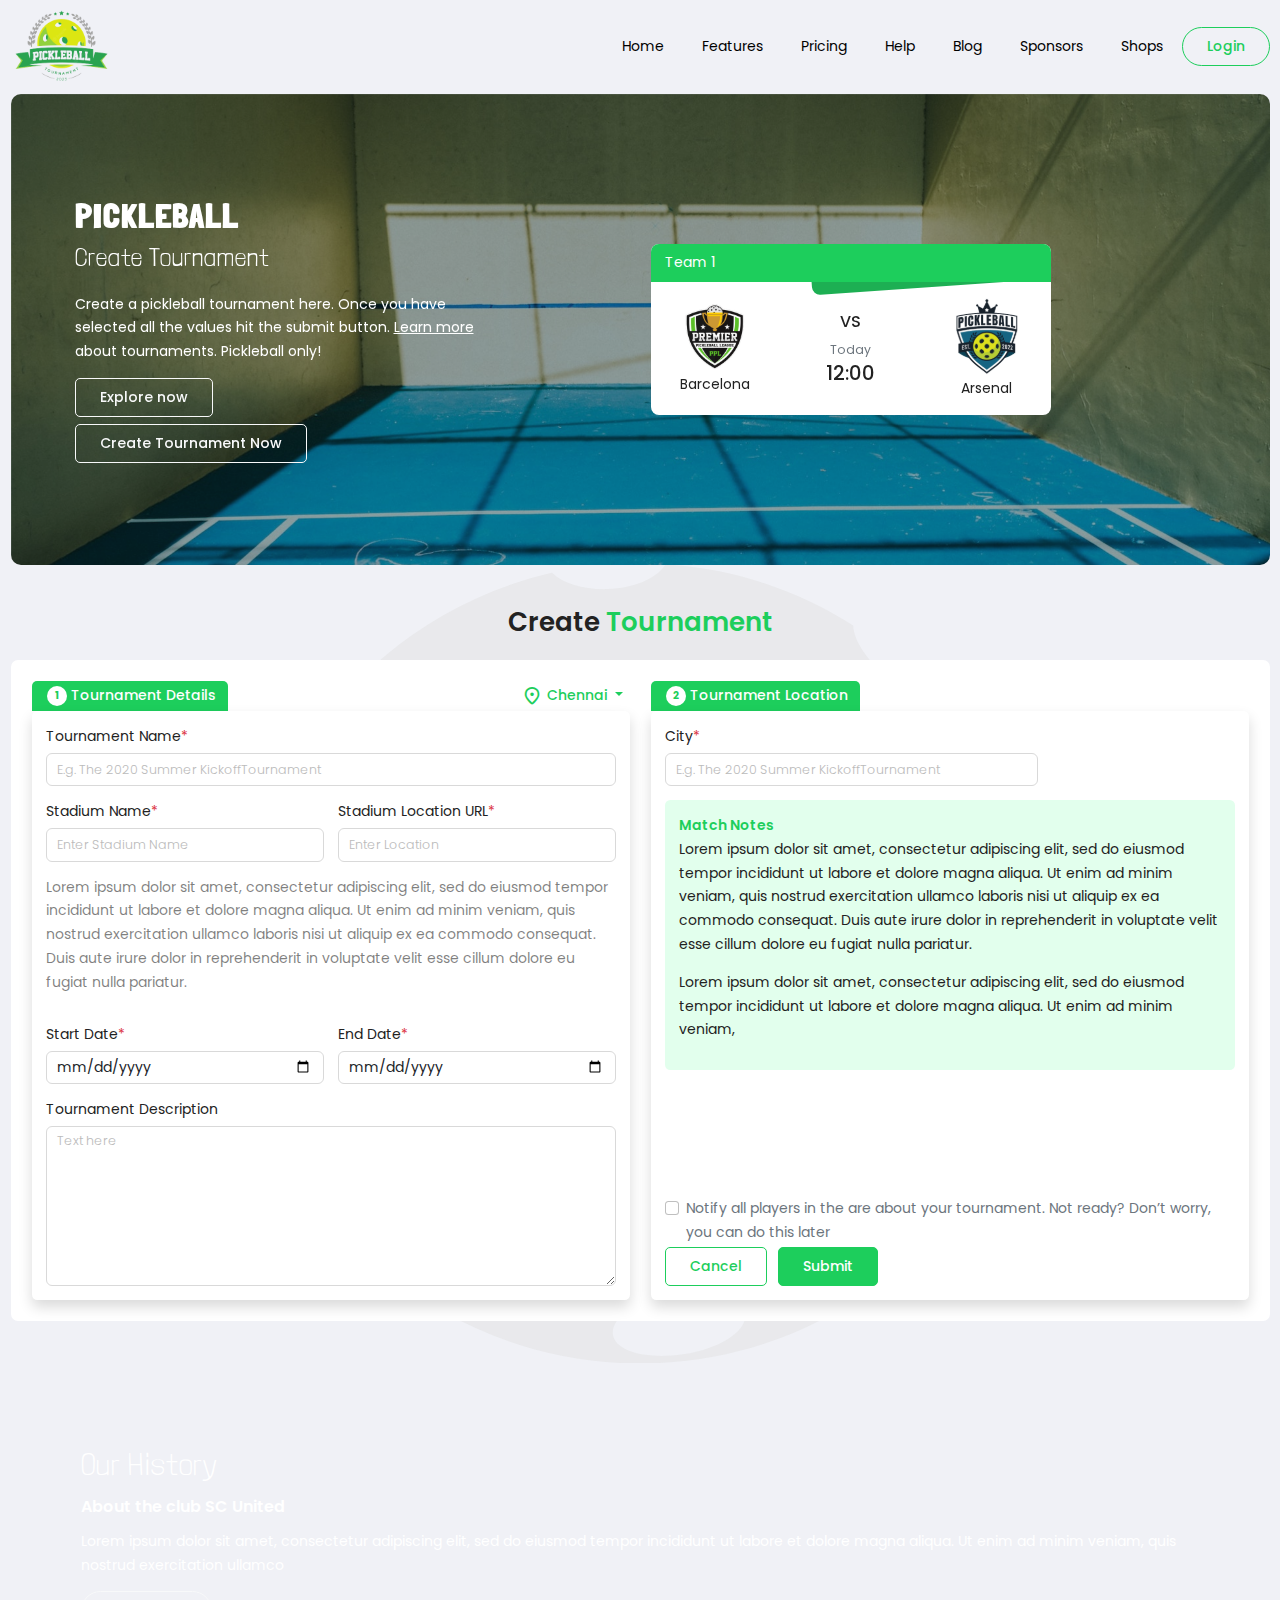
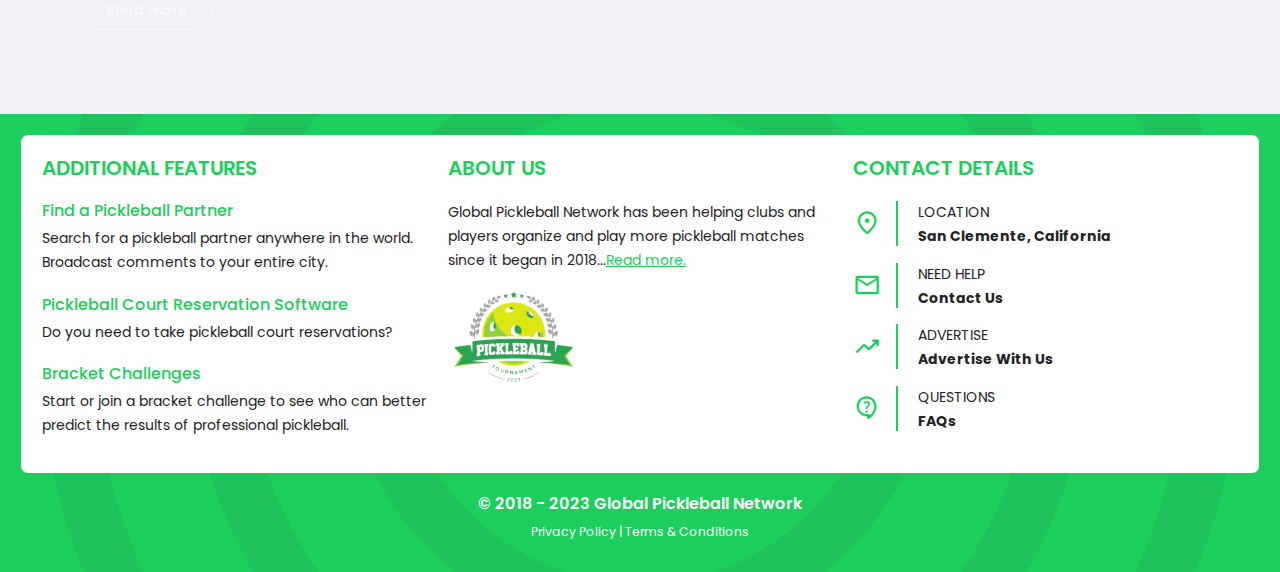
==== commit 373ee70c: "pages adding and changes" ====
--- a/create-tournament.html
+++ b/create-tournament.html
@@ -36,7 +36,7 @@
 						<img src="./img/icons/close.svg" alt="menu">
 					</button>
 					<ul type="none" class="d-flex flex-column flex-md-row align-center">
-						<li><a href="./" class="menu-link active">Home</a></li>
+						<li><a href="./" class="menu-link">Home</a></li>
 						<li><a href="#" class="menu-link">Features</a></li>
 						<li><a href="#" class="menu-link">Pricing</a></li>
 						<li><a href="#" class="menu-link">Help</a></li>
@@ -56,388 +56,161 @@
 <section class="hero-section">
 	<div class="container-fluid">
 		<div class="tournament-banner">
-			<div class="inner-banner">
-				<div class="row">
-					<div class="col-md-6">
-						<div class="banner-content text-white">
-							<h1 class="lonsol-900 mb-0">PICKLEBALL</h1>
-							<label class="lonsol-100 fs-3">Create Tournament</label>
-							<p class="my-3 w-75">Create a pickleball tournament here. Once you have selected all the values hit the submit button. <a href="#" class="text-white"> Learn more </a> about tournaments. Pickleball only!</p>
-							<a href="./" class="btn btn-outline-light action-btn">Explore now</a><br>
-							<a href="./" class="btn btn-outline-light action-btn mt-2">Create Tournament Now</a>
-						</div>
-					</div>
-					<div class="col-md-6">
-						<div class="banner-card">
-							
-								<div class="card border-0">
-									<div class="card-header">Team 1</div>
-									<div class="card-body text-center d-flex align-center justify-between">
-										<div class="left-team">
-											<img src="./img/team-making/team-1-1.svg" alt="teams">
-											<p class="card-text">Barcelona</p>
-										</div>
-										<div class="datetime">
-											<h6>VS</h6>
-											<small class="text-muted">Today</small>
-											<h5 class="mb-0">12:00</h5>
-										</div>
-										<div class="right-team">
-											<img src="./img/team-making/team-1-2.svg" alt="teams">
-											<p class="card-text">Arsenal</p>
+
+			<div id="tourCarouselFade" class="carousel slide carousel-fade" data-bs-ride="carousel">
+				<div class="carousel-inner">
+
+					<div class="inner-banner">
+						<div class="row align-center">
+							<div class="col-md-6">
+								<div class="banner-content text-white">
+									<h1 class="lonsol-900 mb-0">PICKLEBALL</h1>
+									<label class="lonsol-100 fs-3">Create Tournament</label>
+									<p class="my-3 w-100 w-md-75">Create a pickleball tournament here. Once you have selected all the values hit the submit button. <a href="#" class="text-white"> Learn more </a> about tournaments. Pickleball only!</p>
+									<a href="./" class="btn btn-outline-light action-btn">Explore now</a><br>
+									<a href="./" class="btn btn-outline-light action-btn mt-2">Create Tournament Now</a>
+								</div>
+							</div>
+							<div class="col-md-6 mt-4 m-md-0">
+								<div class="banner-card">
+									<div class="card border-0">
+										<div class="card-header">Team 1</div>
+										<div class="card-body text-center d-flex align-center justify-between">
+											<div class="left-team">
+												<img src="./img/team-making/team-1-1.svg" alt="teams">
+												<p class="card-text">Barcelona</p>
+											</div>
+											<div class="datetime">
+												<h6>VS</h6>
+												<small class="text-muted">Today</small>
+												<h5 class="mb-0">12:00</h5>
+											</div>
+											<div class="right-team">
+												<img src="./img/team-making/team-1-2.svg" alt="teams">
+												<p class="card-text">Arsenal</p>
+											</div>
 										</div>
 									</div>
 								</div>
-
-						</div>
-					</div>
-				</div>
-			</div>
+							</div>
+						</div>
+					</div>
+
+					<div class="carousel-item active">
+						<img src="./img/tournament/slider-1.jpg" class="d-block w-100" alt="image">
+					</div>
+					<div class="carousel-item">
+						<img src="./img/tournament/slider-2.jpg" class="d-block w-100" alt="image">
+					</div>
+					<div class="carousel-item">
+						<img src="./img/tournament/slider-3.jpg" class="d-block w-100" alt="image">
+					</div>
+				</div>
+			</div>
+
+
 		</div>
 	</div>
 </section>
 
-<section class="machmake-section my-5 py-5">
+<section class="createtour-section py-4 py-md-5">
+	<h3 class="title text-center">Create <span class="text-primary">Tournament</span></h3>
+	<div class="container-fluid">
+		<div class="createtour-card bg-white rounded-3 p-3 p-md-4 mt-4">
+			<div class="row">
+				<div class="col-md-6">
+					<div class="tour-details">
+						<div class="d-flex align-center">
+							<h6 class="tour-tab"><span class="badge p-0 ms-1">1</span> Tournament Details</h6>
+							<div class="dropdown location-dropdown">
+								<button class="btn btn-outline-primary dropdown-toggle py-1 px-2 border-0" type="button" data-bs-toggle="dropdown" aria-expanded="false">
+									<span class="material-symbols-rounded"> location_on </span> Chennai
+								</button>
+								<ul class="dropdown-menu">
+									<li><a class="dropdown-item" href="#">Location 1</a></li>
+									<li><a class="dropdown-item" href="#">Location 2</a></li>
+									<li><a class="dropdown-item" href="#">Location 3</a></li>
+								</ul>
+							</div>
+						</div>
+						<div class="card card-form p-3 shadow border-0">
+							<form class="row g-3">
+								<div class="col-12">
+									<label for="tourName" class="form-label">Tournament Name<span class="text-danger">*</span></label>
+									<input type="text" class="form-control" id="tourName" placeholder="E.g. The 2020 Summer KickoffTournament">
+								</div>
+								<div class="col-md-6">
+									<label for="stadiumName" class="form-label">Stadium Name<span class="text-danger">*</span></label>
+									<input type="text" class="form-control" id="stadiumName" placeholder="Enter Stadium Name">
+								</div>
+								<div class="col-md-6">
+									<label for="stadiumLoc" class="form-label">Stadium Location URL<span class="text-danger">*</span></label>
+									<input type="text" class="form-control" id="stadiumLoc" placeholder="Enter Location">
+								</div>
+								<div class="col-12">
+									<p class="text-black-50">Lorem ipsum dolor sit amet, consectetur adipiscing elit, sed do eiusmod tempor incididunt ut labore et dolore magna aliqua. Ut enim ad minim veniam, quis nostrud exercitation ullamco laboris nisi ut aliquip ex ea commodo consequat. Duis aute irure dolor in reprehenderit in voluptate velit esse cillum dolore eu fugiat nulla pariatur.</p>
+								</div>
+								<div class="col-md-6">
+									<label for="startDate" class="form-label">Start Date<span class="text-danger">*</span></label>
+									<input type="date" class="form-control" id="startDate" placeholder="Pick your date">
+								</div>
+								<div class="col-md-6">
+									<label for="endDate" class="form-label">End Date<span class="text-danger">*</span></label>
+									<input type="date" class="form-control" id="endDate" placeholder="Pick your date">
+								</div>
+								<div class="col-md-12">
+									<label for="tourDesc" class="form-label">Tournament Description</label>
+									<textarea class="form-control" id="tourDesc" rows="7" placeholder="Text here"></textarea>
+								</div>
+							</form>
+
+						</div>
+					</div>
+				</div>
+				<div class="col-md-6">
+					<div class="tour-details">
+						<h6 class="tour-tab d-inline-block"><span class="badge p-0 ms-1">2</span> Tournament Location</h6>
+						<div class="card card-form p-3 shadow border-0">
+							<form class="row flex-column h-100">
+								<div class="col-12 col-md-8">
+									<label for="tourName" class="form-label">City<span class="text-danger">*</span></label>
+									<input type="text" class="form-control" id="tourName" placeholder="E.g. The 2020 Summer KickoffTournament">
+								</div>
+								<div class="col-12 my-3">
+									<div class="match-notes p-3 rounded">
+										<strong class="text-primary fw-600">Match Notes</strong>
+										<p>Lorem ipsum dolor sit amet, consectetur adipiscing elit, sed do eiusmod tempor incididunt ut labore et dolore magna aliqua. Ut enim ad minim veniam, quis nostrud exercitation ullamco laboris nisi ut aliquip ex ea commodo consequat. Duis aute irure dolor in reprehenderit in voluptate velit esse cillum dolore eu fugiat nulla pariatur.</p>
+										<p>Lorem ipsum dolor sit amet, consectetur adipiscing elit, sed do eiusmod tempor incididunt ut labore et dolore magna aliqua. Ut enim ad minim veniam,</p>
+									</div>
+								</div>
+								<div class="col-12 mt-auto">
+									<div class="form-check">
+										<input type="checkbox" class="form-check-input" id="tourCheck">
+										<label class="form-check-label text-secondary" for="tourCheck">Notify all players in the are about your tournament. Not ready? Don’t worry, you can do this later</a></label>
+									</div>
+									<button type="submit" class="btn action-btn btn-outline-primary me-2">Cancel</button>
+									<button type="submit" class="btn action-btn btn-primary">Submit</button>
+								</div>
+							</form>
+
+						</div>
+					</div>
+				</div>
+			</div>
+		</div>
+	</div>
+</section>
+
+
+<section class="history-section text-white my-5">
 	<div class="container">
-		<div class="team-title d-flex justify-center align-center">
-			<h3 class="title">Match <span class="text-primary">Making</span></h3>
-			<span class="teams-conter text-muted ms-4">3/9</span>
-		</div>
-
-		
-		<div class="slider-section mt-4">
-			<section class="single-item slider" id="matchMakingSlider">
-				<div class="slider-content">
-					<div class="card border-0">
-						<div class="card-header">Team 1</div>
-						<div class="card-body text-center d-flex align-center justify-between">
-							<div class="left-team">
-								<img src="./img/team-making/team-1-1.svg" alt="teams">
-								<p class="card-text">Barcelona</p>
-							</div>
-							<div class="datetime">
-								<h6>VS</h6>
-								<small class="text-muted">Today</small>
-								<h5 class="mb-0">12:00</h5>
-							</div>
-							<div class="right-team">
-								<img src="./img/team-making/team-1-2.svg" alt="teams">
-								<p class="card-text">Arsenal</p>
-							</div>
-						</div>
-					</div>
-				</div>
-				<div class="slider-content">
-					<div class="card border-0">
-						<div class="card-header">Team 2</div>
-						<div class="card-body text-center d-flex align-center justify-between">
-							<div class="left-team">
-								<img src="./img/team-making/team-2-1.svg" alt="teams">
-								<p class="card-text">Barcelona</p>
-							</div>
-							<div class="datetime">
-								<h6>VS</h6>
-								<small class="text-muted">Today</small>
-								<h5 class="mb-0">09:00</h5>
-							</div>
-							<div class="right-team">
-								<img src="./img/team-making/team-2-2.svg" alt="teams">
-								<p class="card-text">Arsenal</p>
-							</div>
-						</div>
-					</div>
-				</div>
-				<div class="slider-content">
-					<div class="card border-0">
-						<div class="card-header">Team 3</div>
-						<div class="card-body text-center d-flex align-center justify-between">
-							<div class="left-team">
-								<img src="./img/team-making/team-3-1.svg" alt="teams">
-								<p class="card-text">Barcelona</p>
-							</div>
-							<div class="datetime">
-								<h6>VS</h6>
-								<small class="text-muted">Today</small>
-								<h5 class="mb-0">23:00</h5>
-							</div>
-							<div class="right-team">
-								<img src="./img/team-making/team-3-2.svg" alt="teams">
-								<p class="card-text">Arsenal</p>
-							</div>
-						</div>
-					</div>
-				</div>
-				<div class="slider-content">
-					<div class="card border-0">
-						<div class="card-header">Team 4</div>
-						<div class="card-body text-center d-flex align-center justify-between">
-							<div class="left-team">
-								<img src="./img/team-making/team-1-1.svg" alt="teams">
-								<p class="card-text">Barcelona</p>
-							</div>
-							<div class="datetime">
-								<h6>VS</h6>
-								<small class="text-muted">Sunday</small>
-								<h5 class="mb-0">23:00</h5>
-							</div>
-							<div class="right-team">
-								<img src="./img/team-making/team-2-1.svg" alt="teams">
-								<p class="card-text">Arsenal</p>
-							</div>
-						</div>
-					</div>
-				</div>
-				<div class="slider-content">
-					<div class="card border-0">
-						<div class="card-header">Team 5</div>
-						<div class="card-body text-center d-flex align-center justify-between">
-							<div class="left-team">
-								<img src="./img/team-making/team-3-1.svg" alt="teams">
-								<p class="card-text">Barcelona</p>
-							</div>
-							<div class="datetime">
-								<h6>VS</h6>
-								<small class="text-muted">Monday</small>
-								<h5 class="mb-0">22:00</h5>
-							</div>
-							<div class="right-team">
-								<img src="./img/team-making/team-1-2.svg" alt="teams">
-								<p class="card-text">Arsenal</p>
-							</div>
-						</div>
-					</div>
-				</div>
-				<div class="slider-content">
-					<div class="card border-0">
-						<div class="card-header">Team 6</div>
-						<div class="card-body text-center d-flex align-center justify-between">
-							<div class="left-team">
-								<img src="./img/team-making/team-1-2.svg" alt="teams">
-								<p class="card-text">Barcelona</p>
-							</div>
-							<div class="datetime">
-								<h6>VS</h6>
-								<small class="text-muted">Tuesday</small>
-								<h5 class="mb-0">18:00</h5>
-							</div>
-							<div class="right-team">
-								<img src="./img/team-making/team-2-2.svg" alt="teams">
-								<p class="card-text">Arsenal</p>
-							</div>
-						</div>
-					</div>
-				</div>
-			</section>
-		</div>
+		<h2 class="lonsol-100">Our History</h2>
+		<h6 class="fw-600 my-3">About the club SC United</h5>
+		<p>Lorem ipsum dolor sit amet, consectetur adipiscing elit, sed do eiusmod tempor incididunt ut labore et dolore magna aliqua. Ut enim ad minim veniam, quis nostrud exercitation ullamco</p>
+		<a href="./" class="btn btn-outline-light">Read more</a>
 	</div>
 </section>
 
-<section class="wizard-section pb-5">
-	<div class="container">
-		
-		<h3 class="title text-center">Most Active <span class="text-primary"> Network</span></h3>
-
-		<div class="row mt-5">
-			<div class="col-md-6">
-				<div class="search-box">
-					<div class="input-group custom-style w-100 w-md-50">
-						<span class="material-symbols-rounded input-group-text">search</span>
-						<input type="text" class="form-control" id="searchlist" placeholder="Search">
-					</div>
-					<div class="team-list pt-3">
-						<ul>
-							<li class="d-flex align-center">
-								<div class="team-details me-auto flex-grow-1">
-									<h5 class="fw-600">Premier Pickleball PPL</h5>
-									<small><span class="material-symbols-rounded text-primary">location_on</span> Vaughan, Ontario</small>
-								</div>
-								<img src="./img/team-making/team-1-1.svg" alt="team" height="70">
-							</li>
-							<li class="d-flex align-center">
-								<div class="team-details me-auto flex-grow-1">
-									<h5 class="fw-600">FirePick Pickleball </h5>
-									<small><span class="material-symbols-rounded text-primary">location_on</span> Vaughan, Ontario</small>
-								</div>
-								<img src="./img/team-making/team-1-2.svg" alt="team" height="70">
-							</li>
-							<li class="d-flex align-center">
-								<div class="team-details me-auto flex-grow-1">
-									<h5 class="fw-600">PPL Premier Pickleball League</h5>
-									<small><span class="material-symbols-rounded text-primary">location_on</span> Vaughan, Ontario</small>
-								</div>
-								<img src="./img/team-making/team-2-1.svg" alt="team" height="70">
-							</li>
-							<li class="d-flex align-center">
-								<div class="team-details me-auto flex-grow-1">
-									<h5 class="fw-600">Premier Pickleball PPL</h5>
-									<small><span class="material-symbols-rounded text-primary">location_on</span> Vaughan, Ontario</small>
-								</div>
-								<img src="./img/team-making/team-2-2.svg" alt="team" height="70">
-							</li>
-							<li class="d-flex align-center">
-								<div class="team-details me-auto flex-grow-1">
-									<h5 class="fw-600">Major Pickleball League 2023 - 2024</h5>
-									<small><span class="material-symbols-rounded text-primary">location_on</span> Vaughan, Ontario</small>
-								</div>
-								<img src="./img/team-making/team-3-1.svg" alt="team" height="70">
-							</li>
-							<li class="d-flex align-center">
-								<div class="team-details me-auto flex-grow-1">
-									<h5 class="fw-600">PPL League Pickleball</h5>
-									<small><span class="material-symbols-rounded text-primary">location_on</span> Vaughan, Ontario</small>
-								</div>
-								<img src="./img/team-making/team-3-2.svg" alt="team" height="70">
-							</li>
-						</ul>
-					</div>
-				</div>
-			</div>
-			<div class="col-md-6">
-				<div class="network-wizard">
-					<div class="netwrk-dtls">
-						<h5 class="title">Create <span class="text-primary">Network</span></h5>
-						<p>Here you can create your own Network</p>
-					</div>
-
-					
-					<!-- wizard area -->
-
-
-		<div class="wrapper mt-4 bg-white rounded-4 p-4">
-            <form action="" id="wizard">
-                <h3></h3>
-                <section>
-					section 1
-					<div class="form-group">
-						<label for="wizNetName">Network Name<span class="text-danger">*</span></label>
-						<input type="text" class="form-control" id="wizNetName" />
-					</div>
-					<div class="form-group">
-						<label for="wizNetLoc">Network Location<span class="text-danger">*</span></label>
-						<input type="text" class="form-control" id="wizNetLoc" />
-					</div>
-					<div class="form-group">
-						<label for="wizNeburl">Website URL<span class="text-danger">*</span></label>
-						<input type="text" class="form-control" id="wizNeburl" />
-					</div>
-					<div class="form-group">
-						<label for="wizardDesc">Description</label>
-						<textarea name="desc" id="wizardDesc" class="form-control" rows="5"></textarea>
-					</div>
-				</section>
-                <h3></h3>
-                <section>
-					section 2
-					<div class="form-group">
-						<label for="wizNetName">Network Name<span class="text-danger">*</span></label>
-						<input type="text" class="form-control" id="wizNetName" />
-					</div>
-					<div class="form-group">
-						<label for="wizNetLoc">Network Location<span class="text-danger">*</span></label>
-						<input type="text" class="form-control" id="wizNetLoc" />
-					</div>
-					<div class="form-group">
-						<label for="wizNeburl">Website URL<span class="text-danger">*</span></label>
-						<input type="text" class="form-control" id="wizNeburl" />
-					</div>
-					<div class="form-group">
-						<label for="wizardDesc">Description</label>
-						<textarea name="desc" id="wizardDesc" class="form-control" rows="5"></textarea>
-					</div>
-				</section>
-                <h3></h3>
-                <section>
-					section 3
-					<div class="form-group">
-						<label for="wizNetName">Network Name<span class="text-danger">*</span></label>
-						<input type="text" class="form-control" id="wizNetName" />
-					</div>
-					<div class="form-group">
-						<label for="wizNetLoc">Network Location<span class="text-danger">*</span></label>
-						<input type="text" class="form-control" id="wizNetLoc" />
-					</div>
-					<div class="form-group">
-						<label for="wizNeburl">Website URL<span class="text-danger">*</span></label>
-						<input type="text" class="form-control" id="wizNeburl" />
-					</div>
-					<div class="form-group">
-						<label for="wizardDesc">Description</label>
-						<textarea name="desc" id="wizardDesc" class="form-control" rows="5"></textarea>
-					</div>
-				</section>
-                <h3></h3>
-                <section>
-					section 4
-					<div class="form-group">
-						<label for="wizNetName">Network Name<span class="text-danger">*</span></label>
-						<input type="text" class="form-control" id="wizNetName" />
-					</div>
-					<div class="form-group">
-						<label for="wizNetLoc">Network Location<span class="text-danger">*</span></label>
-						<input type="text" class="form-control" id="wizNetLoc" />
-					</div>
-					<div class="form-group">
-						<label for="wizNeburl">Website URL<span class="text-danger">*</span></label>
-						<input type="text" class="form-control" id="wizNeburl" />
-					</div>
-					<div class="form-group">
-						<label for="wizardDesc">Description</label>
-						<textarea name="desc" id="wizardDesc" class="form-control" rows="5"></textarea>
-					</div>
-				</section>
-                <h3></h3>
-                <section>
-					section 5
-					<div class="form-group">
-						<label for="wizNetName">Network Name<span class="text-danger">*</span></label>
-						<input type="text" class="form-control" id="wizNetName" />
-					</div>
-					<div class="form-group">
-						<label for="wizNetLoc">Network Location<span class="text-danger">*</span></label>
-						<input type="text" class="form-control" id="wizNetLoc" />
-					</div>
-					<div class="form-group">
-						<label for="wizNeburl">Website URL<span class="text-danger">*</span></label>
-						<input type="text" class="form-control" id="wizNeburl" />
-					</div>
-					<div class="form-group">
-						<label for="wizardDesc">Description</label>
-						<textarea name="desc" id="wizardDesc" class="form-control" rows="5"></textarea>
-					</div>
-				</section>
-                <h3></h3>
-                <section>
-					section 6
-					<div class="form-group">
-						<label for="wizNetName">Network Name<span class="text-danger">*</span></label>
-						<input type="text" class="form-control" id="wizNetName" />
-					</div>
-					<div class="form-group">
-						<label for="wizNetLoc">Network Location<span class="text-danger">*</span></label>
-						<input type="text" class="form-control" id="wizNetLoc" />
-					</div>
-					<div class="form-group">
-						<label for="wizNeburl">Website URL<span class="text-danger">*</span></label>
-						<input type="text" class="form-control" id="wizNeburl" />
-					</div>
-					<div class="form-group">
-						<label for="wizardDesc">Description</label>
-						<textarea name="desc" id="wizardDesc" class="form-control" rows="5"></textarea>
-					</div>
-				</section>
-            </form>
-		</div>
-
-
-
-
-					<!--  -->
-					
-				</div>
-			</div>
-		</div>
-	</div>
-</section>
 
 </main>
 
@@ -501,9 +274,6 @@
 
 <script src="./js/jquery-2.2.0.min.js"></script>
 <script src="./js/bootstrap.bundle.min.js"></script>
-<script src="./js/slick.min.js"></script>
-<script src="./js/jquery.steps.js"></script>
-<script src="./js/custom.js"></script>
 
 
 </body>
--- a/css/style.css
+++ b/css/style.css
@@ -25,9 +25,17 @@
     color: #fff;
 }
 
+::placeholder{
+    font-size: 0.9rem;
+    font-weight: 300;
+}
+
 .title{
     font-weight: 600;
     margin-bottom: 0;
+}
+.subtitle{
+    font-weight: 600;
 }
 .form-control{
     border-color: #D9D9D9;
@@ -68,6 +76,28 @@
 }
 .material-symbols-rounded{
     vertical-align: middle;
+    font-size: 22px;
+}
+
+.line-clamp {
+    display: -webkit-box !important;
+    -webkit-box-orient: vertical;
+    text-overflow: ellipsis;
+    overflow: hidden;
+}
+
+.line-clamp-1 {
+    -webkit-line-clamp: 1;
+}
+.line-clamp-2 {
+    -webkit-line-clamp: 2;
+}
+.line-clamp-3 {
+    -webkit-line-clamp: 3;
+}
+
+.button, button, button:focus{
+    box-shadow: none !important;
 }
 
 body, html{
@@ -234,13 +264,34 @@
 
 
 
-
-
-
-
-
-
-
+.accordion.accordion-primary .accordion-item{
+    border: 0;
+	margin-block: 10px;
+	border-radius: 6px;
+    overflow: hidden;
+    margin-bottom: 2rem;
+}
+
+.accordion.accordion-primary .accordion-button{
+    font-weight: 600;
+    font-size: 1.2rem;
+    color: #333;
+    padding-block: 0.8rem;
+}
+
+.accordion.accordion-primary .accordion-button:not(.collapsed){
+    background-color: var(--primary);
+    color: #fff;
+}
+
+.accordion.accordion-primary .accordion-button:not(.collapsed):after {
+    filter: brightness(100);
+}
+
+
+.form-label {
+    margin-bottom: 0.3rem;
+}
 
 
 @media (max-width: 991px) {
@@ -255,4 +306,16 @@
     .w-md-50{
         width: 50% !important;
     }
-}+    .w-md-75{
+        width: 75% !important;
+    }
+}
+
+@media (max-width: 767px) {
+    .title {
+        font-size: 1.5rem;
+    }
+    .btn:not(.no-style){
+        padding: 8px 16px;
+    }
+}
--- a/css/custom.css
+++ b/css/custom.css
@@ -22,11 +22,39 @@
 }
 .form-group{
 	margin-bottom: 10px;
+	position: relative;
 }
 .form-group label{
 	color: #111;
 	margin-bottom: 5px;
 }
+.backFilter .dropdown-menu{
+	padding: 1rem;
+	padding-top: 20px;
+}
+.backFilter .form-group{
+	margin-bottom: 1.5rem;
+}
+.backFilter .form-group .form-control{
+	height: 35px;
+}
+.backFilter .form-group label{
+	position: absolute;
+	top: -10px;
+	left: 10px;
+	color: var(--primary);
+	font-size: 13px;
+	background-color: #fff;
+	padding-inline: 5px;
+	margin: 0;
+}
+
+.backFilter .form-group label span{
+	font-size: 18px;
+}
+
+
+
 .login-section h1, .register-section h1{
 	font-size: 45px;
 }
@@ -175,11 +203,8 @@
 
 
 
-.machmake-section {
-	background: url('../img/match-macking-bg.svg');
-    background-repeat: no-repeat;
-    background-position: center;
-	background-size: contain;
+.machmake-section, .createtour-section {
+	background: url('../img/match-macking-bg.svg') no-repeat center/contain;
 }
 
 .team-list ul li{
@@ -187,7 +212,7 @@
 	border-radius: 10px;
 	position: relative;
 	padding: 0.7rem 2rem;
-	margin-top: 1rem;
+	margin-bottom: 1rem;
 }
 .team-list ul li::before{
 	position: absolute;
@@ -209,9 +234,29 @@
 
 
 
-.tournament-banner{
-	background: url('../img/tournament-bg.svg') no-repeat center/cover;
-	padding: 1rem;
+.tournament-banner .carousel-inner{
+	border-radius: 10px;
+}
+.tournament-banner .inner-banner{
+    padding: 8vw 5vw;
+    position: relative;
+    z-index: 9;
+    background-color: #082e1555;
+}
+
+.tournament-banner .carousel-item img{
+	height: 100%;
+	width: 100%;
+	object-fit: cover;
+	object-position: center;
+}
+.tournament-banner .carousel-item{
+	position: absolute;
+    top: 0;
+	left: 0;
+    z-index: -1;
+    height: 100%;
+	width: 100%;
 }
 
 
@@ -370,7 +415,7 @@
 
 
 /* search-group */
-.search-group{
+/* .search-group{
 	padding: 10px 20px;
     background: #fff;
     border-radius: 50px;
@@ -385,7 +430,18 @@
 
 .search-group:has(> #searchPlayers:focus){
 	box-shadow: 4px 4px 20px 0px #00000026;
-}
+} */
+
+.btn.back-btn{
+	color: #222;
+	font-size: 18px;
+	padding: 0;
+	text-decoration: none;
+}
+.back-btn:hover, .back-btn:active, .back-btn:focus{
+	color: var(--primary);
+}
+
 
 .player-cards .player-img img{
 	object-fit: cover;
@@ -393,8 +449,13 @@
 }
 .player-cards .player-details p{
 	font-size: 12px;
-	font-weight: 500;
 	margin-bottom: 10px;
+	color: #6A6A6A;
+    display: -webkit-box !important;
+    -webkit-box-orient: vertical;
+    text-overflow: ellipsis;
+    overflow: hidden;
+    -webkit-line-clamp: 2;
 }
 
 
@@ -403,8 +464,137 @@
 	background-size: cover;
 	background-repeat: no-repeat;
 	background-position: center;
-	padding: 4rem;
-}
+	padding: 3rem 0;
+}
+
+
+/* createtour-section */
+.tour-tab{
+    border-radius: 5px 5px 0 0;
+    background-color: var(--primary);
+    color: #fff;
+    margin: 0;
+    margin-right: auto;
+    padding: 5px 12px;
+    font-size: 1rem;
+	display: inline-block;
+}
+.tour-tab .badge{
+    height: 20px;
+    width: 20px;
+    text-align: center;
+    line-height: 20px;
+    border-radius: 50px;
+    color: var(--primary);
+    vertical-align: middle;
+	background-color: #fff;
+}
+.createtour-section .tour-details{
+	height: 100%;
+}
+.createtour-section .tour-details .card{
+	height: calc(100% - 30px);
+}
+.match-notes{
+	background-color: #e2ffed;
+}
+
+/* end  createtour-section */
+
+
+#faqAccordion .accordion-item{
+	border: 0;
+	margin-block: 10px;
+	border-radius: 6px;
+    overflow: hidden;
+}
+#faqAccordion .accordion-header .accordion-button{
+	background: #fff !important;
+	font-weight: 600;
+	font-size: 1.3rem;
+}
+
+#faqAccordion .accordion-header .accordion-button:not(.collapsed){
+	color: var(--primary);
+}
+#faqAccordion .accordion-header .accordion-button:not(.collapsed):after{
+	filter: hue-rotate(-70deg);
+}
+
+.searchbox {
+	--width: 25px;
+}
+
+.searchbox .material-symbols-rounded{
+	padding: 0;
+    background: no-repeat;
+    border: 0;
+    position: absolute;
+    top: 50%;
+    transform: translateY(-50%);
+    left: 3px;
+	width: var(--width);
+    z-index: 9;
+	color: #888;
+	font-size: 20px;
+}
+.searchbox input{
+	border-radius: 5px !important;
+	padding-left: calc(var(--width) + 5px);
+}
+
+
+
+.primary-card{
+	padding: 1rem;
+	border: 1px solid var(--primary);
+	border-radius: 6px;
+}
+
+.tour-tab + .primary-card, .tour-tab + div :is(.primary-card){
+	border-top-left-radius: 0px;
+}
+
+.point-number li{
+	width: 30px;
+}
+.points-input input.form-control{
+    width: 30px;
+    height: 30px;
+    border-radius: 4px;
+    padding: 0;
+    text-align: center;
+    font-weight: 600;
+}
+
+.team-point > li:first-child{
+	padding-top: 8px;
+}
+
+.team-point > li:not(:last-child){
+	padding-bottom: 12px;
+	margin-bottom: 12px;
+	border-bottom: 1px solid #ddd;
+}
+
+
+
+
+.win-ad {
+	background: url('../img/win-bg.svg') no-repeat center/cover;
+}
+
+.win-ad button:not(:hover){
+	background-color: #fff;
+}
+
+.team-card .team-list:not(:last-child){
+	padding-bottom: 8px;
+	margin-bottom: 8px;
+	border-bottom: 1px solid #ddd;
+}
+
+
 
 /* Responsive */
 
@@ -413,9 +603,6 @@
 		padding-inline: 10px;
 	}
 	
-	.history-section{
-		padding: 3rem;
-	}
 	.login-section h1, .register-section h1{
 		font-size: 38px;
 	}
@@ -452,9 +639,5 @@
 	.nav-section.active{
 		left: 0;
 	}
-	
-	.history-section{
-		padding: 1rem;
-	}
-}
-
+}
+
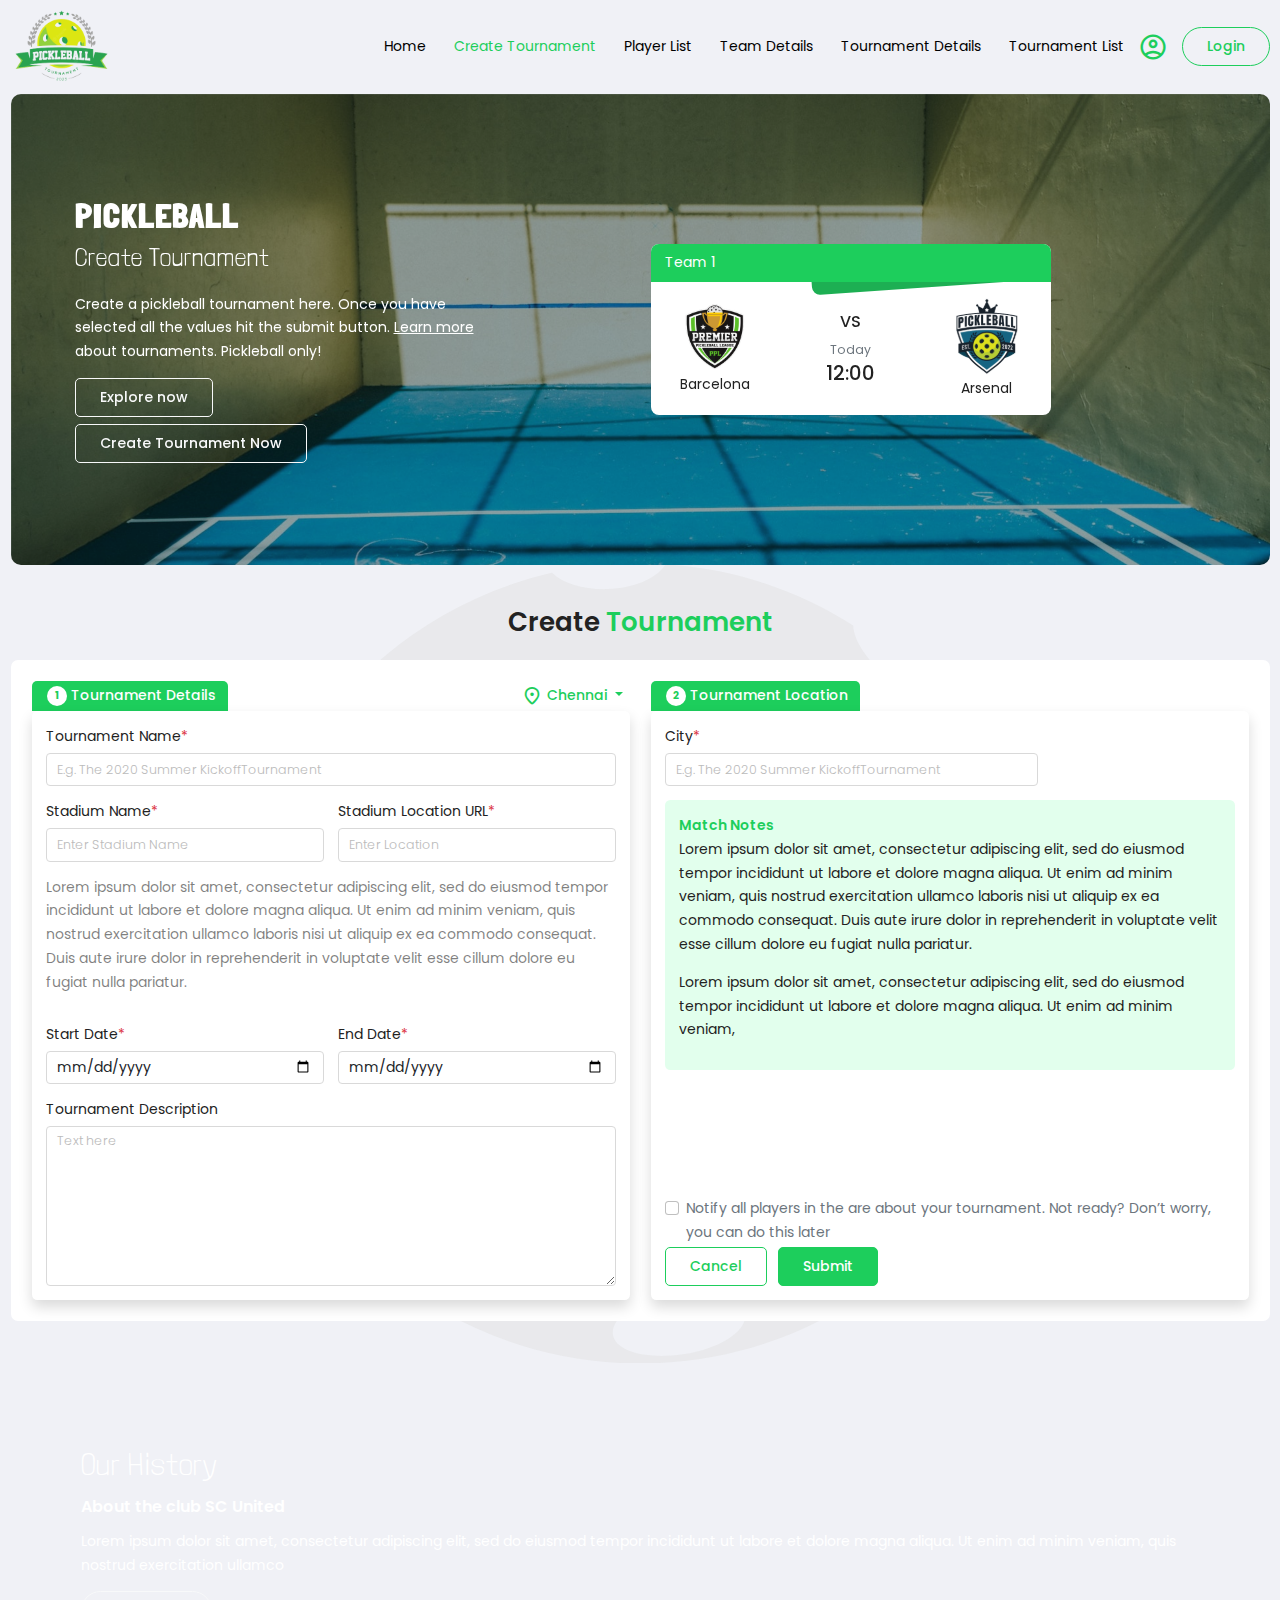
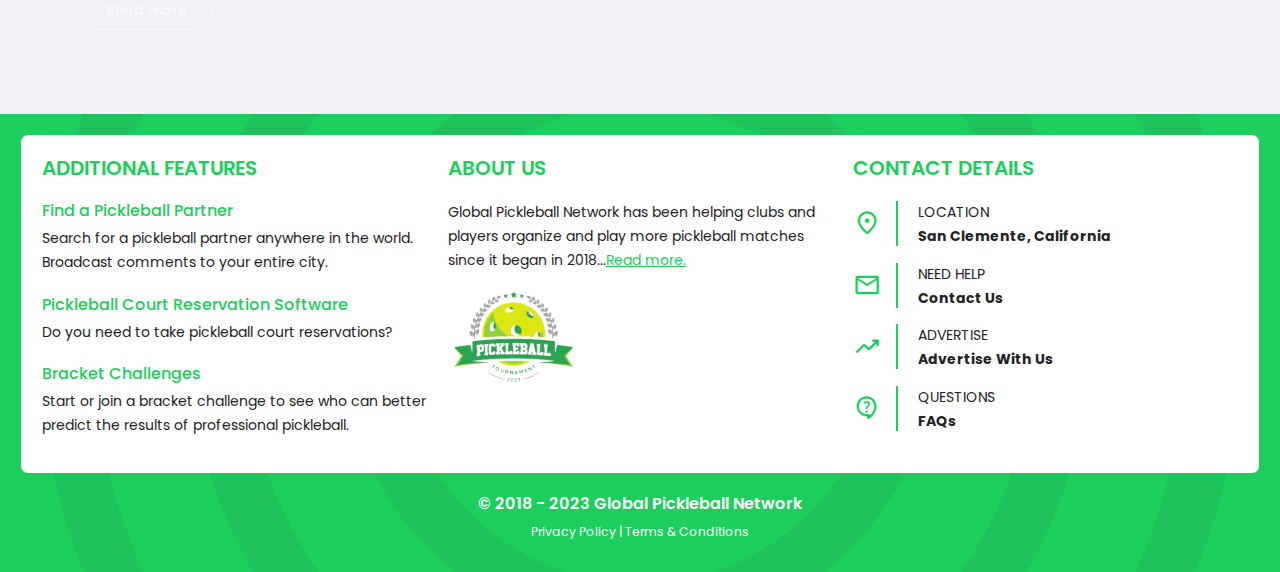
==== commit 1f2bc466: "Pickleball changes" ====
--- a/create-tournament.html
+++ b/create-tournament.html
@@ -18,38 +18,39 @@
 </head>
 <body>
 
-
 <header>
 	<div class="container-fluid">
 		<div class="header-section d-flex py-2 align-center justify-between">
-			<div class="head-logo mx-auto ms-md-0 me-md-auto order-2 order-md-1">
+			
+			<button type="button" class="icon-btn mob-menu d-lg-none" id="navMenu">
+				<img src="./img/icons/menu.svg" alt="menu">
+			</button>
+			<div class="head-logo mx-auto ms-lg-0 me-lg-auto">
 				<a href="./" class="d-inline-block">
 					<img src="./img/pickleball-logo.svg" alt="logo" width="100">
 				</a>
 			</div>
-			<nav class="head-nav order-1 order-md-2">
-				<button type="button" class="icon-btn mob-menu d-md-none" id="navMenu">
-					<img src="./img/icons/menu.svg" alt="menu">
-				</button>
+			<nav class="head-nav">
 				<div id="navSection" class="nav-section">
-					<button type="button" class="icon-btn mob-close d-md-none close-btn" id="navClose">
+					<button type="button" class="icon-btn mob-close d-lg-none close-btn" id="navClose">
 						<img src="./img/icons/close.svg" alt="menu">
 					</button>
-					<ul type="none" class="d-flex flex-column flex-md-row align-center">
+					<ul type="none" class="d-flex flex-column flex-lg-row align-center">
 						<li><a href="./" class="menu-link">Home</a></li>
-						<li><a href="#" class="menu-link">Features</a></li>
-						<li><a href="#" class="menu-link">Pricing</a></li>
-						<li><a href="#" class="menu-link">Help</a></li>
-						<li><a href="#" class="menu-link">Blog</a></li>
-						<li><a href="#" class="menu-link">Sponsors</a></li>
-						<li><a href="#" class="menu-link">Shops</a></li>
+						<li><a href="./create-tournament.html" class="menu-link active">Create Tournament</a></li>
+						<li><a href="./playerlist.html" class="menu-link">Player List</a></li>
+						<li><a href="./team-details.html" class="menu-link">Team Details</a></li>
+						<li><a href="./tournament-details.html" class="menu-link">Tournament Details</a></li>
+						<li><a href="./tournament-list.html" class="menu-link">Tournament List</a></li>
 					</ul>
 				</div>
 			</nav>
+			<a href="./profile.html" class="menu-link me-3 text-primary profile-icon"><span class="material-symbols-rounded"> account_circle </span></a>
 			<a href="./login.html" class="btn btn-outline-primary login-btn order-3"> Login </a>
 		</div>
 	</div>
 </header>
+
 
 <main>
 
@@ -188,7 +189,7 @@
 										<input type="checkbox" class="form-check-input" id="tourCheck">
 										<label class="form-check-label text-secondary" for="tourCheck">Notify all players in the are about your tournament. Not ready? Don’t worry, you can do this later</a></label>
 									</div>
-									<button type="submit" class="btn action-btn btn-outline-primary me-2">Cancel</button>
+									<button type="button" class="btn action-btn btn-outline-primary me-2">Cancel</button>
 									<button type="submit" class="btn action-btn btn-primary">Submit</button>
 								</div>
 							</form>
--- a/css/style.css
+++ b/css/style.css
@@ -39,7 +39,7 @@
 }
 .form-control{
     border-color: #D9D9D9;
-    border-radius: 6px;
+    border-radius: 4px;
 }
 .form-control::placeholder{
     color: #bbb;
--- a/css/custom.css
+++ b/css/custom.css
@@ -4,11 +4,14 @@
 	color: #000;
 	text-decoration: none;
 	padding: 1rem;
-    margin-inline: 5px;
 }
 header nav a:hover, header nav a.active{
 	color: var(--primary);
-	text-decoration: underline;
+	/* text-decoration: underline; */
+}
+
+.profile-icon span{
+	font-size: 30px;
 }
 
 /*end header*/
@@ -25,8 +28,8 @@
 	position: relative;
 }
 .form-group label{
-	color: #111;
-	margin-bottom: 5px;
+	color: #666;
+	margin-bottom: 2px;
 }
 .backFilter .dropdown-menu{
 	padding: 1rem;
@@ -408,8 +411,20 @@
 .network-wizard .wrapper {
 	height: calc(100% - 70px);
 }
-
-
+.network-title{
+	position: relative;
+    top: -35px;
+    display: inline-block;
+	margin: 0;
+}
+
+.network-wizard .form-group{
+	margin-bottom: 1.5rem;
+}
+
+.network-wizard .form-control{
+	min-height: 40px;
+}
 /* end wizard */
 
 
@@ -596,23 +611,89 @@
 
 
 
+/* profile-card */
+.profile-card .primary-card{
+	width: min(400px, 100%);
+	background-color: #fff;
+	margin: 0 auto 2rem;
+}
+
+.profile-card .player-img{
+    border-radius: 50%;
+    max-width: 100px;
+    margin: 5px 10px;
+    overflow: hidden;
+	position: relative;
+    border: 3px solid var(--primary);
+    flex-shrink: 0;
+    box-shadow: 0px 0px 0px 5px #1DCE5C33, 0px 0px 0px 10px #1DCE5C1A;
+}
+.profile-card .player-img .uploadImg{
+	position: absolute;
+    width: 100%;
+    height: 100%;
+    font-size: 11px;
+    background: #00000094;
+    color: #fff;
+    padding-top: 18px;
+}
+
+
+.profile-section {
+	background: url(../img/PICKLEBALL.svg) no-repeat center 150px/70% fixed;
+}
+
+.profile-details :is(input, select) {
+	font-weight: 600;
+	transition: all linear 0.2s;
+}
+
+#profilePic{
+	position: absolute;
+    top: 0;
+    left: 0;
+    height: 100%;
+    width: 100%;
+    opacity: 0;
+}
+
+.editMode .uploadImg, .editMode #discardBtn, .editMode #saveBtn{
+	display: none;
+}
+
+#editBtn{
+	display: none;
+}
+
+.editMode #editBtn{
+	display: block;
+}
+.editMode .gen-info :is(input, select){
+	padding: 0;
+    border: 0;
+	background: transparent;
+	pointer-events: none;
+}
+
+
+
+
+
 /* Responsive */
-
-@media (max-width: 991px) {
+@media (max-width: 1199px) {
 	header nav a {
 		padding-inline: 10px;
 	}
-	
+}
+
+@media (max-width: 991px) {
 	.login-section h1, .register-section h1{
 		font-size: 38px;
 	}
 	.home-banner, .home-banner .inner-banner{
 		padding: 1rem;
 	}
-}
-
-
-@media (max-width: 767px) {
+
 	header nav a {
 		display: block;
 	}
@@ -624,9 +705,10 @@
 		padding: 2rem 1rem;
 		transition: all ease-in-out 0.3s;    
 		background: #fff;
-		z-index: 9;
+		z-index: 99;
 		height: 100dvh;
 		overflow: auto;
+		border-right: 1px solid #F0F1F6;
 	}
 	.nav-section ul{
 		flex-wrap: wrap;
@@ -639,5 +721,15 @@
 	.nav-section.active{
 		left: 0;
 	}
-}
-
+		
+}
+
+
+@media (max-width: 767px) {
+	
+	.profile-section {
+		background-size: 90%;
+	}
+
+}
+
